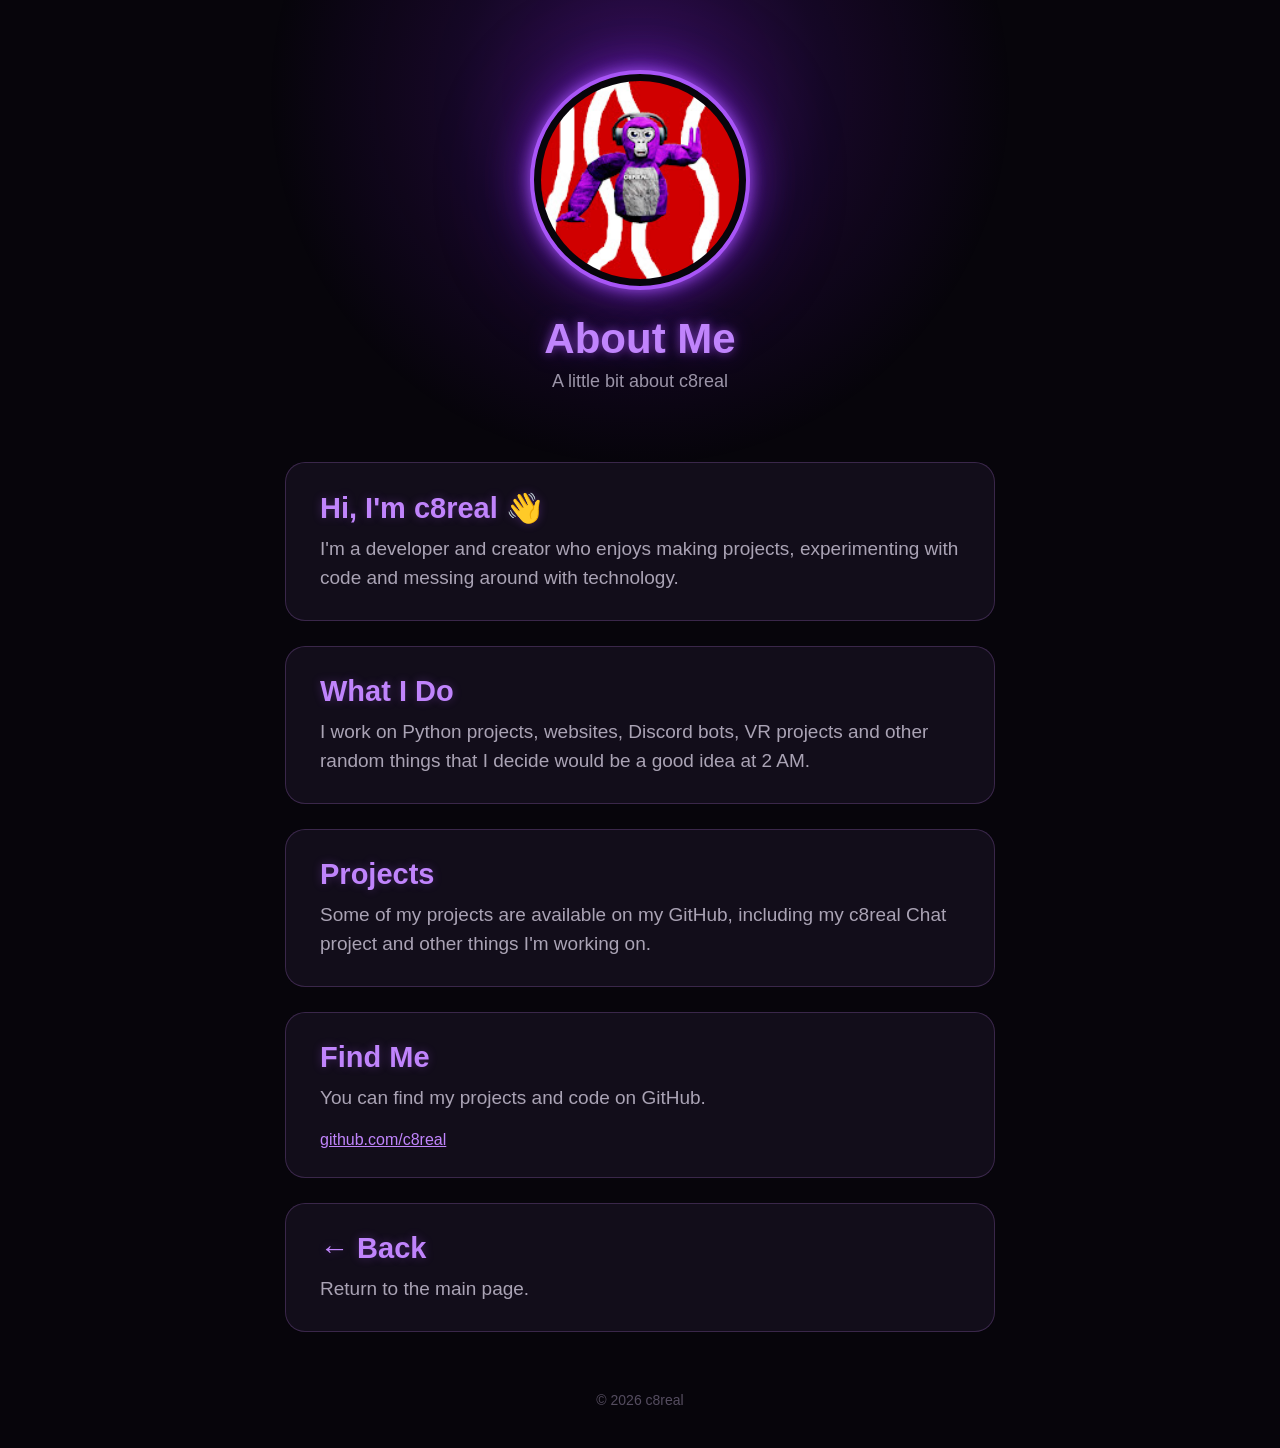
==== about-me/index.html @ 9a01ec0d "Add About Me page with profile and project details This file contains the HTML structure for the 'Ab" ====
<!DOCTYPE html>
<html lang="en">
<head>
    <meta charset="UTF-8">
    <meta name="viewport" content="width=device-width, initial-scale=1.0">

    <title>About Me • c8real</title>

    <link rel="stylesheet" href="../style.css">
</head>

<body>

    <div class="background-glow"></div>

    <main>

        <!-- PROFILE -->
        <section class="profile">

            <div class="profile-ring">
                <img src="../profile.png" alt="c8real">
            </div>

            <h1>About Me</h1>

            <p class="subtitle">
                A little bit about c8real
            </p>

        </section>


        <!-- ABOUT CARD -->
        <section class="cards">

            <div class="card">
                <h2>Hi, I'm c8real 👋</h2>

                <p>
                    I'm a developer and creator who enjoys making
                    projects, experimenting with code and messing around
                    with technology.
                </p>
            </div>


            <div class="card">
                <h2>What I Do</h2>

                <p>
                    I work on Python projects, websites, Discord bots,
                    VR projects and other random things that I decide
                    would be a good idea at 2 AM.
                </p>
            </div>


            <div class="card">
                <h2>Projects</h2>

                <p>
                    Some of my projects are available on my GitHub,
                    including my c8real Chat project and other things
                    I'm working on.
                </p>
            </div>


            <div class="card">
                <h2>Find Me</h2>

                <p>
                    You can find my projects and code on GitHub.
                </p>

                <br>

                <a
                    href="https://github.com/c8real"
                    target="_blank"
                    rel="noopener noreferrer"
                    style="color: #c084fc;"
                >
                    github.com/c8real
                </a>
            </div>


            <!-- BACK BUTTON -->
            <a
                class="card"
                href="../"
            >
                <h2>← Back</h2>
                <p>Return to the main page.</p>
            </a>

        </section>


        <footer>
            © 2026 c8real
        </footer>

    </main>


    <script src="../script.js"></script>

</body>
</html>
---- style.css ----
* {
    box-sizing: border-box;
    margin: 0;
    padding: 0;
}

html {
    scroll-behavior: smooth;
}

body {
    min-height: 100vh;
    background: #07050b;
    color: white;
    font-family: Arial, Helvetica, sans-serif;
    overflow-x: hidden;
}

/* =========================
   BACKGROUND
========================= */

.background-glow {
    position: fixed;
    top: -280px;
    left: 50%;
    transform: translateX(-50%);

    width: 750px;
    height: 750px;

    background: radial-gradient(
        circle,
        rgba(150, 40, 255, 0.32) 0%,
        rgba(100, 20, 180, 0.16) 35%,
        transparent 70%
    );

    pointer-events: none;
    z-index: -1;
}

/* =========================
   MAIN
========================= */

main {
    width: 100%;
    max-width: 760px;
    margin: auto;
    padding: 70px 25px 40px;
}

/* =========================
   PROFILE
========================= */

.profile {
    text-align: center;
    margin-bottom: 70px;
}

.profile-ring {
    width: 220px;
    height: 220px;

    margin: auto;
    padding: 7px;

    border-radius: 50%;

    border: 4px solid #a855f7;

    background: #07050b;

    box-shadow:
        0 0 15px rgba(168, 85, 247, 0.9),
        0 0 45px rgba(140, 40, 255, 0.55),
        0 0 100px rgba(120, 20, 220, 0.25);

    animation: glow 3s infinite alternate;
}

.profile-ring img {
    width: 100%;
    height: 100%;

    border-radius: 50%;

    object-fit: cover;

    display: block;
}

.profile h1 {
    margin-top: 25px;

    font-size: 42px;

    color: #c084fc;

    text-shadow:
        0 0 10px rgba(168, 85, 247, 0.6),
        0 0 25px rgba(140, 40, 255, 0.3);
}

.subtitle {
    margin-top: 8px;

    color: #9b94a8;

    font-size: 18px;
}

/* =========================
   CARDS
========================= */

.cards {
    display: flex;
    flex-direction: column;
    gap: 25px;
}

.card {
    display: block;

    padding: 28px 34px;

    min-height: 120px;

    border-radius: 20px;

    background: rgba(20, 15, 28, 0.90);

    border: 1px solid rgba(150, 100, 190, 0.30);

    text-decoration: none;

    transition:
        transform 0.25s ease,
        border-color 0.25s ease,
        box-shadow 0.25s ease,
        background 0.25s ease;

    backdrop-filter: blur(10px);
}

.card h2 {
    color: #c084fc;

    font-size: 29px;

    margin-bottom: 10px;

    text-shadow:
        0 0 10px rgba(168, 85, 247, 0.3);
}

.card p {
    color: #aaa3b5;

    font-size: 19px;

    line-height: 1.5;
}

/* =========================
   CARD HOVER
========================= */

.card:hover {
    transform: translateY(-5px);

    border-color: rgba(168, 85, 247, 0.7);

    background: rgba(30, 20, 42, 0.95);

    box-shadow:
        0 10px 30px rgba(0, 0, 0, 0.45),
        0 0 25px rgba(140, 40, 255, 0.20),
        inset 0 0 20px rgba(140, 40, 255, 0.04);
}

.card:active {
    transform: scale(0.98);
}

/* =========================
   FOOTER
========================= */

footer {
    text-align: center;

    margin-top: 60px;

    color: #554d60;

    font-size: 14px;
}

/* =========================
   PROFILE GLOW
========================= */

@keyframes glow {
    from {
        box-shadow:
            0 0 15px rgba(168, 85, 247, 0.7),
            0 0 40px rgba(140, 40, 255, 0.35);
    }

    to {
        box-shadow:
            0 0 25px rgba(168, 85, 247, 1),
            0 0 70px rgba(140, 40, 255, 0.55),
            0 0 120px rgba(120, 20, 220, 0.2);
    }
}

/* =========================
   MOBILE
========================= */

@media (max-width: 600px) {

    main {
        padding: 55px 18px 35px;
    }

    .profile {
        margin-bottom: 55px;
    }

    .profile-ring {
        width: 190px;
        height: 190px;
    }

    .profile h1 {
        font-size: 36px;
    }

    .subtitle {
        font-size: 16px;
    }

    .cards {
        gap: 20px;
    }

    .card {
        padding: 25px 28px;
        min-height: 115px;
    }

    .card h2 {
        font-size: 25px;
    }

    .card p {
        font-size: 17px;
    }
}
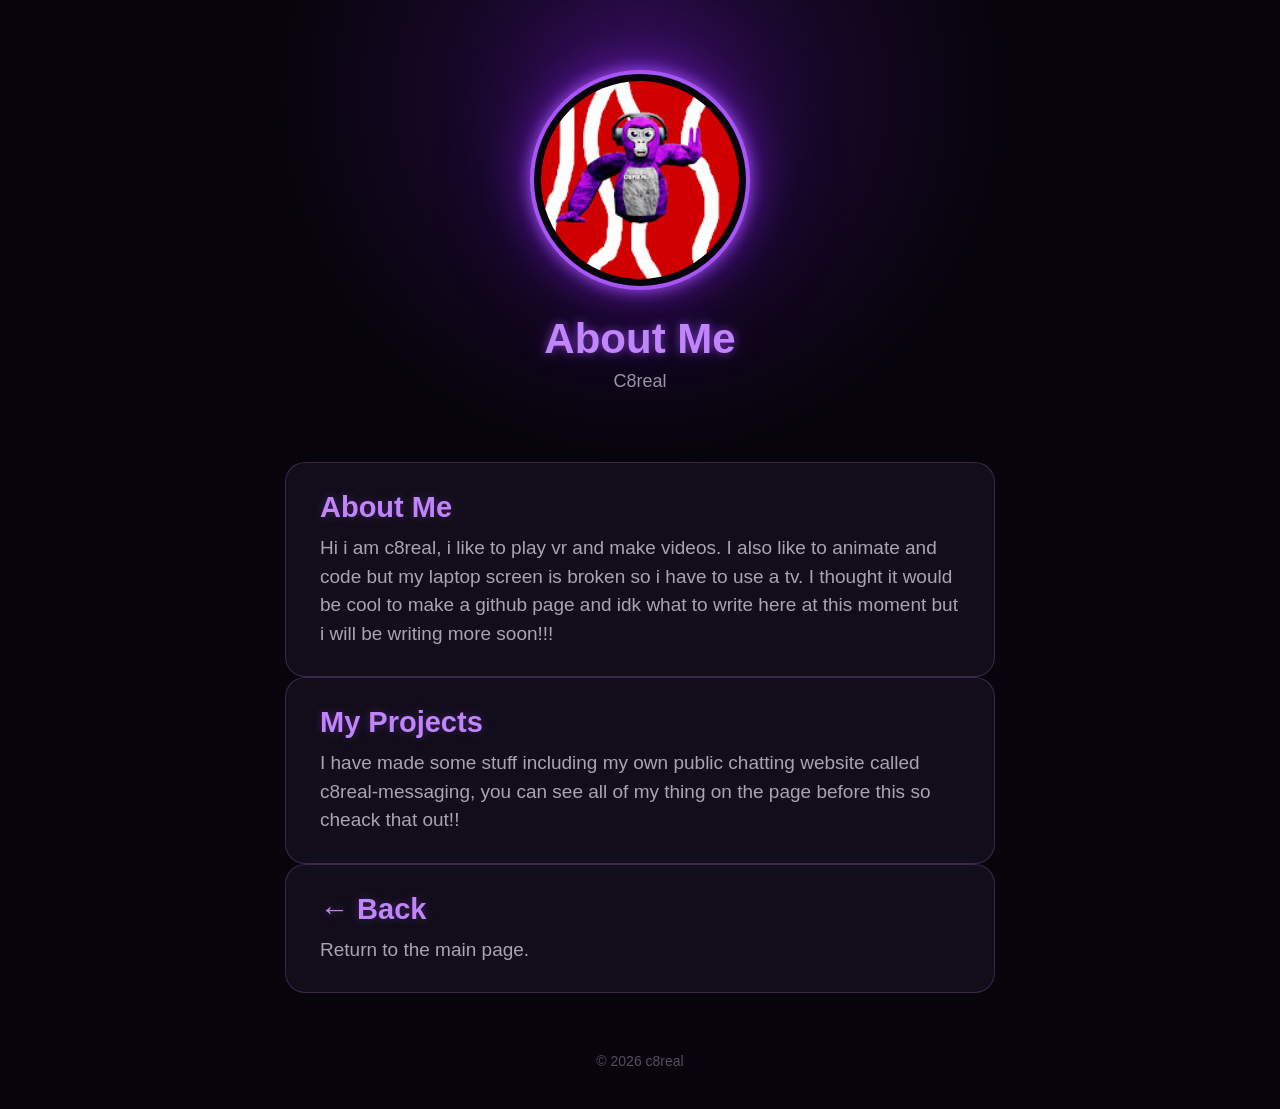
==== commit 34f5f9c2: "Revise about me section with new content Updated content and structure of the about me section, incl" ====
--- a/about-me/index.html
+++ b/about-me/index.html
@@ -1,5 +1,6 @@
 <!DOCTYPE html>
 <html lang="en">
+
 <head>
     <meta charset="UTF-8">
     <meta name="viewport" content="width=device-width, initial-scale=1.0">
@@ -15,7 +16,10 @@
 
     <main>
 
-        <!-- PROFILE -->
+        <!-- =========================
+             PROFILE
+        ========================= -->
+
         <section class="profile">
 
             <div class="profile-ring">
@@ -25,79 +29,66 @@
             <h1>About Me</h1>
 
             <p class="subtitle">
-                A little bit about c8real
+                C8real
             </p>
 
         </section>
 
 
-        <!-- ABOUT CARD -->
-        <section class="cards">
+        <!-- =========================
+             ABOUT ME
+        ========================= -->
 
-            <div class="card">
-                <h2>Hi, I'm c8real 👋</h2>
+        <div class="card">
 
-                <p>
-                    I'm a developer and creator who enjoys making
-                    projects, experimenting with code and messing around
-                    with technology.
-                </p>
-            </div>
+            <h2>About Me</h2>
+
+            <p>
+                Hi i am c8real, i like to play vr and make videos. I also like to animate and code but my laptop screen is broken so i have to use a tv. I thought it would be cool to make a github page and idk what to write here at this moment but i will be writing more soon!!!
+            </p>
+
+        </div>
 
 
-            <div class="card">
-                <h2>What I Do</h2>
+        <!-- =========================
+             MY PROJECTS
+        ========================= -->
 
-                <p>
-                    I work on Python projects, websites, Discord bots,
-                    VR projects and other random things that I decide
-                    would be a good idea at 2 AM.
-                </p>
-            </div>
+        <div class="card">
+
+            <h2>My Projects</h2>
+
+            <p>
+                I have made some stuff including my own public chatting website called c8real-messaging, you can see all of my thing on the page before this so cheack that out!!
+            </p>
+
+        </div>
 
 
-            <div class="card">
-                <h2>Projects</h2>
-
-                <p>
-                    Some of my projects are available on my GitHub,
-                    including my c8real Chat project and other things
-                    I'm working on.
-                </p>
-            </div>
+      
 
 
-            <div class="card">
-                <h2>Find Me</h2>
+        <!-- =========================
+             BACK BUTTON
+        ========================= -->
 
-                <p>
-                    You can find my projects and code on GitHub.
-                </p>
+        <a
+            class="card"
+            href="../"
+        >
 
-                <br>
+            <h2>← Back</h2>
 
-                <a
-                    href="https://github.com/c8real"
-                    target="_blank"
-                    rel="noopener noreferrer"
-                    style="color: #c084fc;"
-                >
-                    github.com/c8real
-                </a>
-            </div>
+            <p>
+                Return to the main page.
+            </p>
+
+        </a>
 
 
-            <!-- BACK BUTTON -->
-            <a
-                class="card"
-                href="../"
-            >
-                <h2>← Back</h2>
-                <p>Return to the main page.</p>
-            </a>
-
-        </section>
-
+        <!-- =========================
+             FOOTER
+        ========================= -->
 
         <footer>
             © 2026 c8real
@@ -109,4 +100,5 @@
     <script src="../script.js"></script>
 
 </body>
+
 </html>
